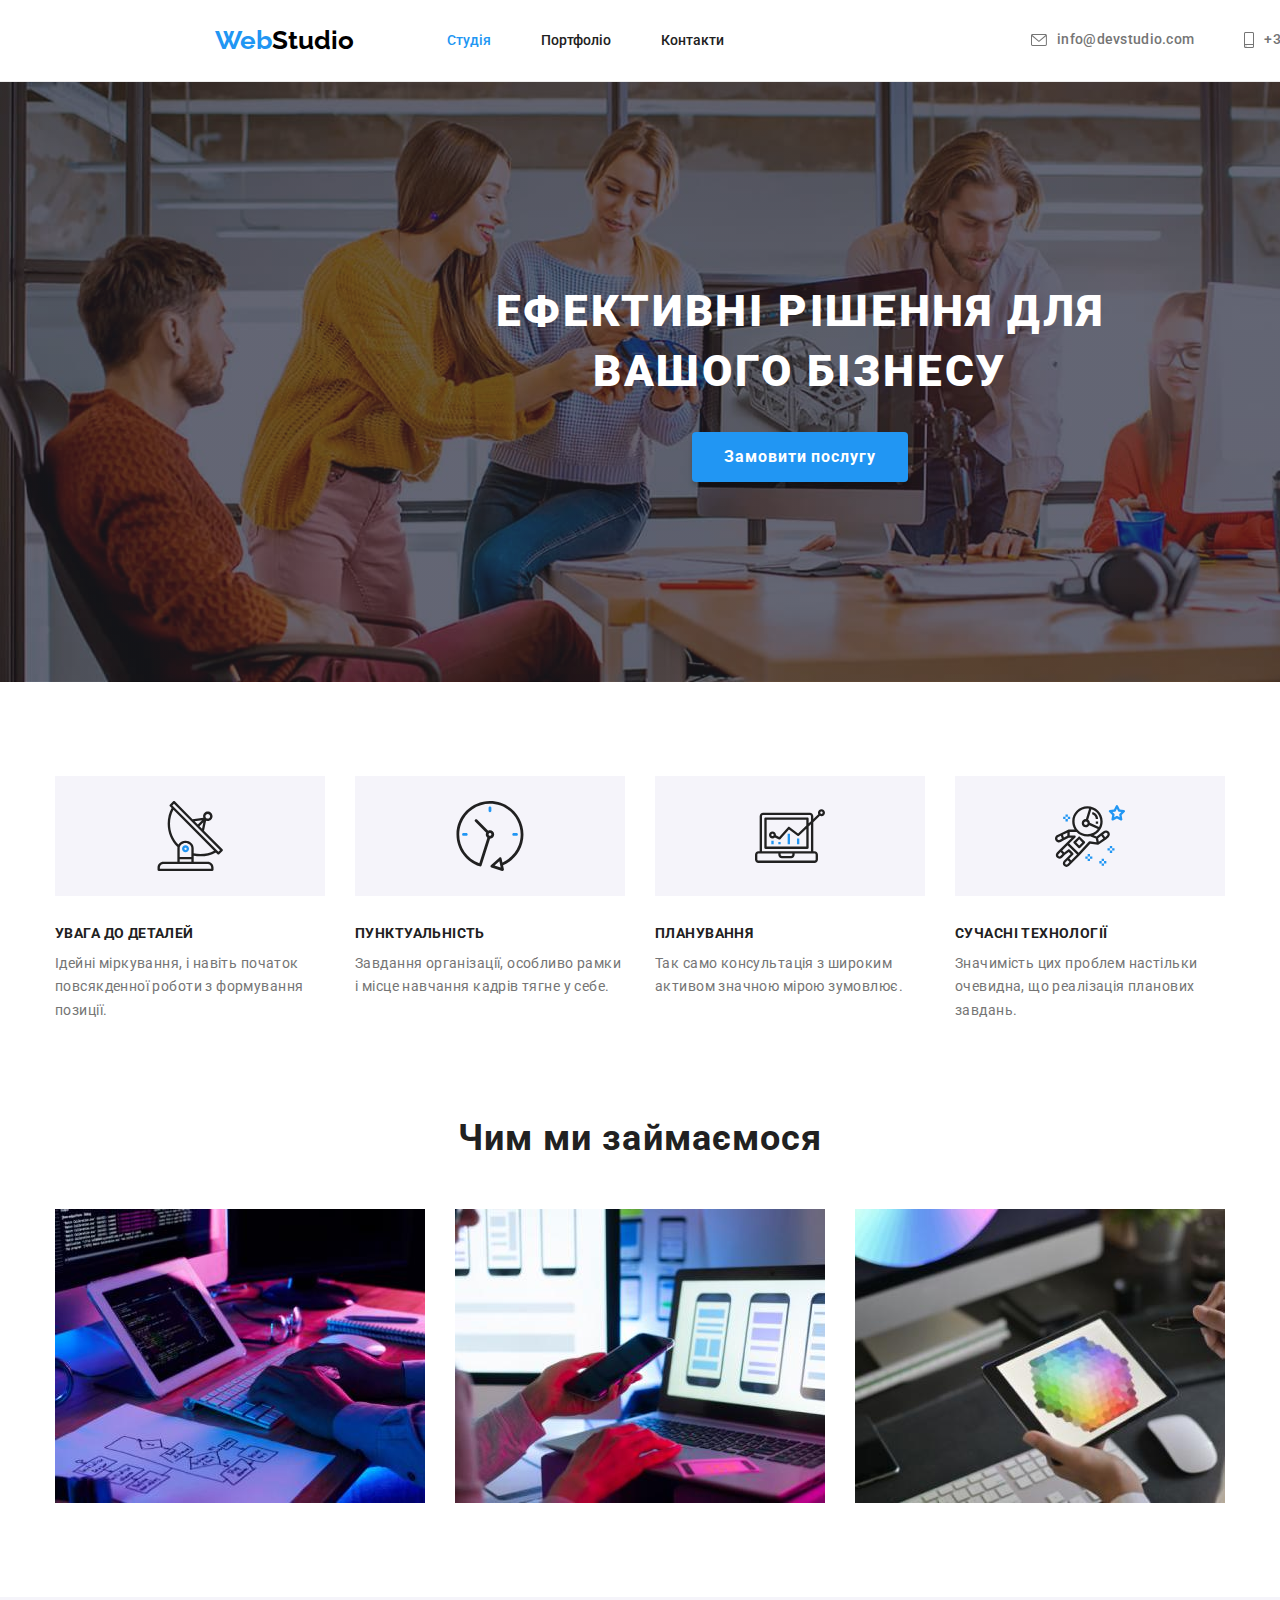
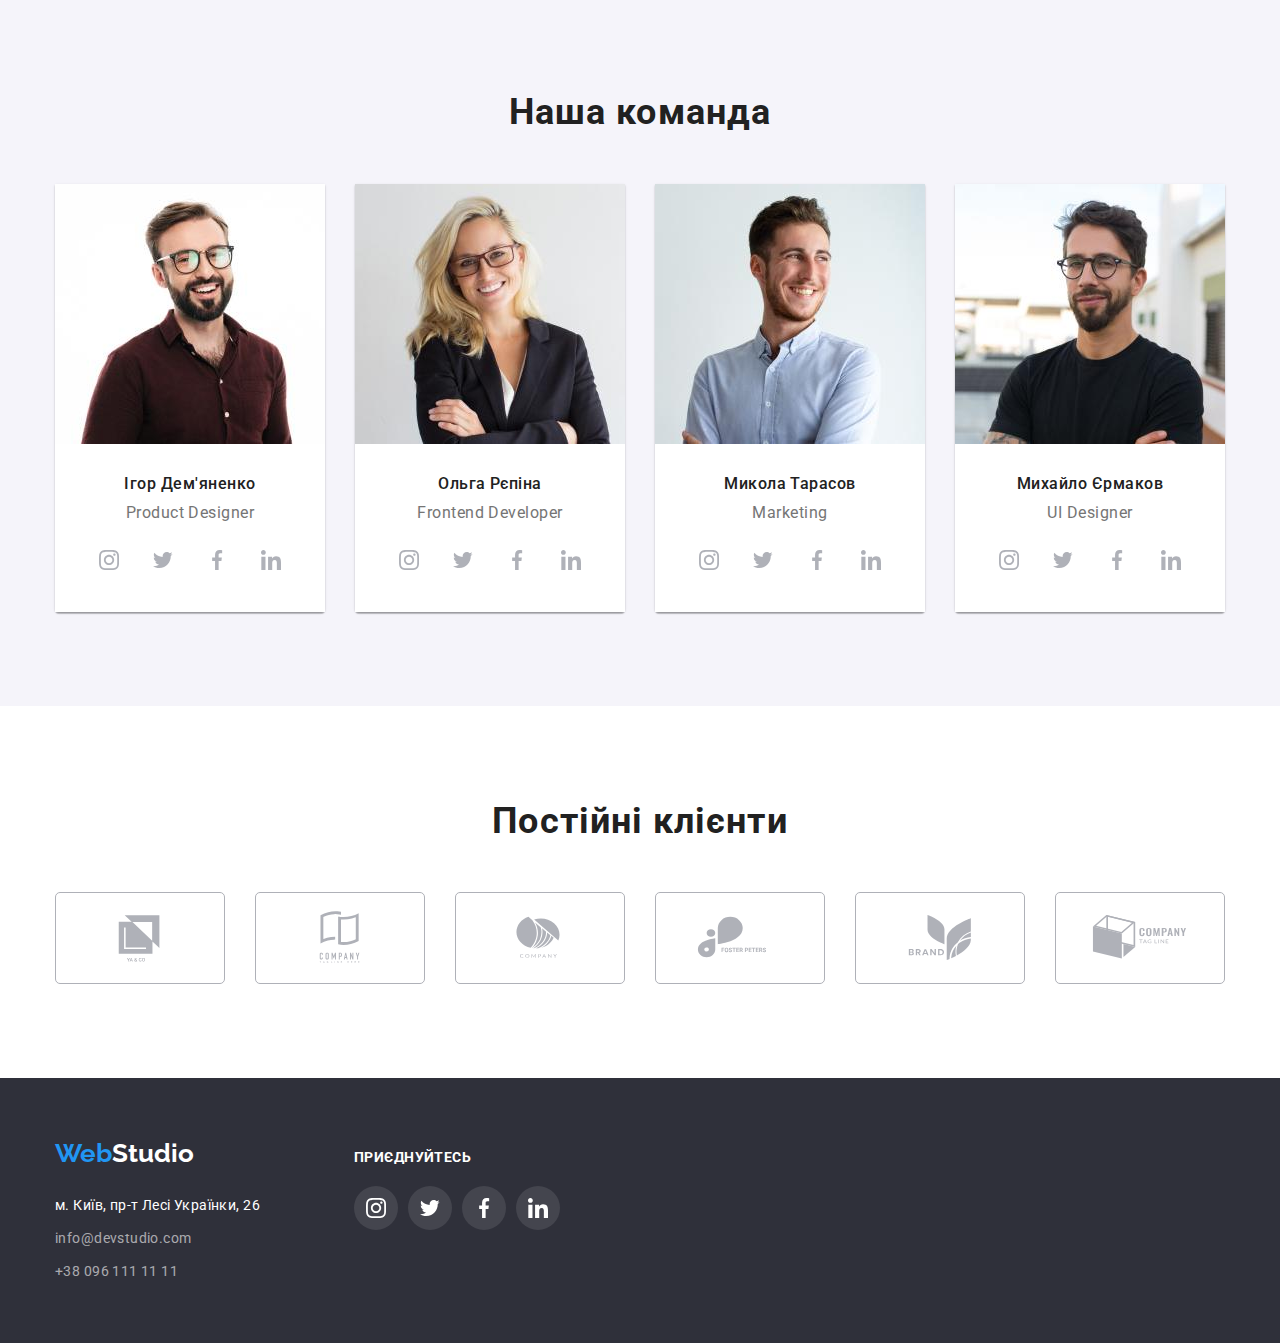
==== index.html @ 1d79c6f4 "Initial commit" ====
<!DOCTYPE html>
<html lang="uk">
  <head>
    <meta charset="utf-8" />
    <meta http-equiv="X-UA-Compatible" content="IE=edge" />
    <meta name="viewport" content="width=device-width, initial-scale=1" />
    <title>Студія</title>
    <link
      href="https://fonts.googleapis.com/css2?family=Raleway:wght@700&family=Roboto:wght@400;500;700;900&display=swap"
      rel="stylesheet"
    />
    <link
      rel="stylesheet"
      href="https://cdnjs.cloudflare.com/ajax/libs/modern-normalize/1.1.0/modern-normalize.min.css"
    />
    <link href="./css/styles.css" rel="stylesheet" />
  </head>
  <body>
    <header class="header">
      <div class="container">
        <a href="./index.html" class="logo link" lang="en" title="Cтудія">
          <span class="logo-web">Web</span><span>Studio</span>
        </a>
        <nav>
          <ul class="sitenav list">
            <li class="item">
              <a href="./index.html" class="current link">Студія</a>
            </li>
            <li class="item">
              <a href="./portfolio.html" class="link">Портфоліо</a>
            </li>
            <li class="item"><a href="#cont" class="link">Контакти</a></li>
          </ul>
        </nav>

        <ul class="contacts list">
          <li class="item">
            <a href="mailto:info@devstudio.com" class="header-cont link">
              <svg class="icon-envelope" width="16" height="12">
                <use href="./images/icons.svg#icon-envelope"></use>
              </svg>
              info@devstudio.com</a
            >
          </li>
          <li class="item">
            <a href="tel:+380961111111" class="header-cont link">
              <svg class="icon-smartphone" width="10" height="16">
                <use href="./images/icons.svg#icon-smartphone"></use>
              </svg>
              +38 096 111 11 11</a
            >
          </li>
        </ul>
      </div>
    </header>
    <main>
      <section class="hero">
        <div class="container">
          <h1 class="hero-post">
            Ефективні рішення для <br />
            вашого бізнесу
          </h1>
          <button class="hero-button btn" type="button">
            Замовити послугу
          </button>
        </div>
      </section>
      <section class="section">
        <div class="container specialty-wrap">
          <h2 class="section-title hide">Особливості</h2>
          <ul class="specialty-list list">
            <li class="specialty-item item">
              <div class="icon-wrapper">
                <svg class="specialty-icon icon" width="70" height="70">
                  <use href="./images/icons.svg#icon-antenna"></use>
                </svg>
              </div>
              <h3 class="specialty-post poststyle">УВАГА ДО ДЕТАЛЕЙ</h3>
              <p class="specialty-text textstyle">
                Ідейні міркування, і навіть початок повсякденної роботи з
                формування позиції.
              </p>
            </li>
            <li class="item">
              <div class="icon-wrapper">
                <svg class="specialty-icon icon" width="70" height="70">
                  <use href="./images/icons.svg#icon-clock"></use>
                </svg>
              </div>
              <h3 class="specialty-post poststyle">ПУНКТУАЛЬНІСТЬ</h3>
              <p class="specialty-text textstyle">
                Завдання організації, особливо рамки і місце навчання кадрів
                тягне у себе.
              </p>
            </li>
            <li class="item">
              <div class="icon-wrapper">
                <svg class="specialty-icon icon" width="70" height="70">
                  <use href="./images/icons.svg#icon-diagram"></use>
                </svg>
              </div>
              <h3 class="specialty-post poststyle">ПЛАНУВАННЯ</h3>
              <p class="specialty-text textstyle">
                Так само консультація з широким активом значною мірою зумовлює.
              </p>
            </li>
            <li class="item">
              <div class="icon-wrapper">
                <svg class="specialty-icon icon" width="70" height="70">
                  <use href="./images/icons.svg#icon-astronaut"></use>
                </svg>
              </div>
              <h3 class="specialty-post poststyle">СУЧАСНІ ТЕХНОЛОГІЇ</h3>
              <p class="specialty-text textstyle">
                Значимість цих проблем настільки очевидна, що реалізація
                планових завдань.
              </p>
            </li>
          </ul>
        </div>
      </section>
      <section class="section services">
        <div class="container">
          <h2 class="section-title">Чим ми займаємося</h2>
          <ul class="service-list list">
            <li class="item">
              <img
                src="./images/1-web.jpg"
                alt="Верстка веб-сторінок. Програміст пише код для веб-сайту"
                width="370"
              />
            </li>
            <li class="item">
              <img
                src="./images/2-soft.jpg"
                alt="Розробка додатків. Дизайнер розробляє інтерфейс додатку"
                width="370"
              />
            </li>

            <li class="item">
              <img
                src="./images/3-color.jpg"
                alt="Дизайнерські послуги. Креативний дизайнер підбирає колір на графічному планшеті"
                width="370"
              />
            </li>
          </ul>
        </div>
      </section>
      <section class="section our-team">
        <div class="container">
          <h2 class="section-title">Наша команда</h2>
          <ul class="team-list list">
            <li class="team-item item">
              <img src="./images/igor.jpg" alt="Ігор Дем'яненко" />
              <div class="team-card">
                <h3 class="team-post poststyle">Ігор Дем'яненко</h3>
                <p class="team-text textstyle">Product Designer</p>
                <ul class="team-card-soc-list list">
                  <li class="team-link-item item">
                    <a href="#" class="link soc-link">
                      <svg class="soc-icon icon" width="20" height="20">
                        <use href="./images/icons.svg#icon-instagram"></use>
                      </svg>
                    </a>
                  </li>
                  <li class="team-link-item item">
                    <a href="#" class="link soc-link">
                      <svg class="soc-icon icon" width="20" height="20">
                        <use href="./images/icons.svg#icon-twitter"></use>
                      </svg>
                    </a>
                  </li>
                  <li class="team-link-item item">
                    <a href="#" class="link soc-link">
                      <svg class="soc-icon icon" width="20" height="20">
                        <use href="./images/icons.svg#icon-facebook"></use>
                      </svg>
                    </a>
                  </li>
                  <li class="team-link-item item">
                    <a href="#" class="link soc-link">
                      <svg class="soc-icon icon" width="20" height="20">
                        <use href="./images/icons.svg#icon-linkedin"></use>
                      </svg>
                    </a>
                  </li>
                </ul>
              </div>
            </li>
            <li class="team-item item">
              <img src="./images/olga.jpg" alt="Ольга Рєпіна" />
              <div class="team-card">
                <h3 class="team-post poststyle">Ольга Рєпіна</h3>
                <p class="team-text textstyle">Frontend Developer</p>
                <ul class="team-card-soc-list list">
                  <li class="team-link-item item">
                    <a href="#" class="link soc-link">
                      <svg class="soc-icon icon" width="20" height="20">
                        <use href="./images/icons.svg#icon-instagram"></use>
                      </svg>
                    </a>
                  </li>
                  <li class="team-link-item item">
                    <a href="#" class="link soc-link">
                      <svg class="soc-icon icon" width="20" height="20">
                        <use href="./images/icons.svg#icon-twitter"></use>
                      </svg>
                    </a>
                  </li>
                  <li class="team-link-item item">
                    <a href="#" class="link soc-link">
                      <svg class="soc-icon icon" width="20" height="20">
                        <use href="./images/icons.svg#icon-facebook"></use>
                      </svg>
                    </a>
                  </li>
                  <li class="team-link-item item">
                    <a href="#" class="link soc-link">
                      <svg class="soc-icon icon" width="20" height="20">
                        <use href="./images/icons.svg#icon-linkedin"></use>
                      </svg>
                    </a>
                  </li>
                </ul>
              </div>
            </li>
            <li class="team-item item">
              <img src="./images/mykola.jpg" alt="Микола Тарасов" />
              <div class="team-card">
                <h3 class="team-post poststyle">Микола Тарасов</h3>
                <p class="team-text textstyle">Marketing</p>
                <ul class="team-card-soc-list list">
                  <li class="team-link-item item">
                    <a href="#" class="link soc-link">
                      <svg class="soc-icon icon" width="20" height="20">
                        <use href="./images/icons.svg#icon-instagram"></use>
                      </svg>
                    </a>
                  </li>
                  <li class="team-link-item item">
                    <a href="#" class="link soc-link">
                      <svg class="soc-icon icon" width="20" height="20">
                        <use href="./images/icons.svg#icon-twitter"></use>
                      </svg>
                    </a>
                  </li>
                  <li class="team-link-item item">
                    <a href="#" class="link soc-link">
                      <svg class="soc-icon icon" width="20" height="20">
                        <use href="./images/icons.svg#icon-facebook"></use>
                      </svg>
                    </a>
                  </li>
                  <li class="team-link-item item">
                    <a href="#" class="link soc-link">
                      <svg class="soc-icon icon" width="20" height="20">
                        <use href="./images/icons.svg#icon-linkedin"></use>
                      </svg>
                    </a>
                  </li>
                </ul>
              </div>
            </li>
            <li class="team-item item">
              <img src="./images/mykhailo.jpg" alt="Михайло Єрмаков" />
              <div class="team-card">
                <h3 class="team-post poststyle">Михайло Єрмаков</h3>
                <p class="team-text textstyle">UI Designer</p>
                <ul class="team-card-soc-list list">
                  <li class="team-link-item item">
                    <a href="#" class="link soc-link">
                      <svg class="soc-icon icon" width="20" height="20">
                        <use href="./images/icons.svg#icon-instagram"></use>
                      </svg>
                    </a>
                  </li>
                  <li class="team-link-item item">
                    <a href="#" class="link soc-link">
                      <svg class="soc-icon icon" width="20" height="20">
                        <use href="./images/icons.svg#icon-twitter"></use>
                      </svg>
                    </a>
                  </li>
                  <li class="team-link-item item">
                    <a href="#" class="link soc-link">
                      <svg class="soc-icon icon" width="20" height="20">
                        <use href="./images/icons.svg#icon-facebook"></use>
                      </svg>
                    </a>
                  </li>
                  <li class="team-link-item item">
                    <a href="#" class="link soc-link">
                      <svg class="soc-icon icon" width="20" height="20">
                        <use href="./images/icons.svg#icon-linkedin"></use>
                      </svg>
                    </a>
                  </li>
                </ul>
              </div>
            </li>
          </ul>
        </div>
      </section>
      <section class="section clients">
        <div class="container">
          <h2 class="section-title">Постійні клієнти</h2>
          <ul class="clients-list list">
            <li class="clients-list-item item">
              <a href="#" class="link client-link">
                <svg class="client-icon icon" width="106" height="60">
                  <use href="./images/icons.svg#icon-client1"></use>
                </svg>
              </a>
            </li>
            <li class="clients-list-item item">
              <a href="#" class="link client-link">
                <svg class="client-icon icon" width="106" height="60">
                  <use href="./images/icons.svg#icon-client2"></use>
                </svg>
              </a>
            </li>
            <li class="clients-list-item item">
              <a href="#" class="link client-link">
                <svg class="client-icon icon" width="106" height="60">
                  <use href="./images/icons.svg#icon-client3"></use>
                </svg>
              </a>
            </li>
            <li class="clients-list-item item">
              <a href="#" class="link client-link">
                <svg class="client-icon icon" width="106" height="60">
                  <use href="./images/icons.svg#icon-client4"></use>
                </svg>
              </a>
            </li>
            <li class="clients-list-item item">
              <a href="#" class="link client-link">
                <svg class="client-icon icon" width="106" height="60">
                  <use href="./images/icons.svg#icon-client5"></use>
                </svg>
              </a>
            </li>
            <li class="clients-list-item item">
              <a href="#" class="link client-link">
                <svg class="client-icon icon" width="106" height="60">
                  <use href="./images/icons.svg#icon-client6"></use>
                </svg>
              </a>
            </li>
          </ul>
        </div>
      </section>
    </main>
    <footer class="footer">
      <div class="container footer-content">
        <div class="adress-wrapper">
          <a href="./index.html" class="logo link" title="Cтудія"
            ><span class="logo-web">Web</span
            ><span class="logo-studio">Studio</span></a
          >
          <address class="contact">
            <ul class="adress list">
              <li class="item">
                <a
                  href="https://goo.gl/maps/tANwrw668av1KkJdA"
                  target="_blank"
                  rel="noopener noreferrer"
                  class="link map"
                  >м. Київ, пр-т Лесі Українки, 26</a
                >
              </li>
              <li class="item">
                <a href="mailto:info@devstudio.com" class="link"
                  >info@devstudio.com</a
                >
              </li>
              <li class="item">
                <a href="tel:+380961111111" class="link">+38 096 111 11 11</a>
              </li>
            </ul>
          </address>
        </div>
        <div class="footer-soc-wrapper">
          <strong class="footer-connect title">приєднуйтесь</strong>
          <ul class="footer-soc-list list">
            <li class="footer-soc-item item">
              <a href="#" class="link footer-soc-link">
                <svg class="footer-soc-icon icon" width="20" height="20">
                  <use href="./images/icons.svg#icon-instagram"></use>
                </svg>
              </a>
            </li>
            <li class="team-link-item item">
              <a href="#" class="link footer-soc-link">
                <svg class="footer-soc-icon icon" width="20" height="20">
                  <use href="./images/icons.svg#icon-twitter"></use>
                </svg>
              </a>
            </li>
            <li class="team-link-item item">
              <a href="#" class="link footer-soc-link">
                <svg class="footer-soc-icon icon" width="20" height="20">
                  <use href="./images/icons.svg#icon-facebook"></use>
                </svg>
              </a>
            </li>
            <li class="team-link-item item">
              <a href="#" class="link footer-soc-link">
                <svg class="footer-soc-icon icon" width="20" height="20">
                  <use href="./images/icons.svg#icon-linkedin"></use>
                </svg>
              </a>
            </li>
          </ul>
        </div>
      </div>
    </footer>
  </body>
</html>
---- css/styles.css ----
/* колір логотипу #2196F3 #000000 */
/* основний колір тексту #212121 */
/* додатковий колір тексту #757575 */
/* колір почта та телефон #757575 */
/* колір тексту секції "Hero" #FFFFFF */
/* акцентуючий колір #2196F3 */
/* колір секції адреси color: rgba(255, 255, 255, 0.6); */
/* колір іконок: #AFB1B8 */

:root {
  --main-color: #2196f3;
  --main-text-color: #212121;
  --secondary-text-color: #757575;
  --button-text-color: #ffffff;
  --contacts-color: rgba(255, 255, 255, 0.6);
  --main-font-family: "Roboto", sans-serif;
  --item-grid-gap: 30px;
  --header-items-gap: 50px;
  --svg-main-color: #afb1b8;
}

* {
  box-sizing: border-box;
}

h1,
h2,
h3,
p,
ul {
  padding: 0;
  margin: 0;
}

body {
  color: #212121;
  background-color: #ffffff;
  font-family: var(--main-font-family);
}

img {
  display: block;
  max-width: 100%;
}

.hide {
  border: 0;
  clip: rect(1px, 1px, 1px, 1px);
  -webkit-clip-path: inset(50%);
  clip-path: inset(50%);
  height: 1px;
  margin: -1px;
  overflow: hidden;
  padding: 0;
  position: absolute;
  width: 1px;
  word-wrap: normal !important;
}

.section {
  padding-top: 94px;
  padding-bottom: 94px;
}

.container {
  display: flex;
  width: 1200px;
  margin-left: auto;
  margin-right: auto;
  padding-left: 15px;
  padding-right: 15px;
}

.item {
  display: block;
}

.btn {
  cursor: pointer;
}

.section-title {
  color: var(--main-text-color);
  font-size: 36px;
  line-height: 1.17;
  letter-spacing: 0.03em;
  margin-bottom: 50px;
  text-align: center;
}

.list {
  list-style: none;
}

.link {
  color: var(--main-text-color);
  text-decoration: none;
}

/* Шапка сайту */
.header {
  border-bottom: 1px solid #ececec;
  width: 1600px;
  margin-left: auto;
  margin-right: auto;
}

/* Логотип */

.logo {
  color: #000000;
  font-family: "Raleway";
  font-weight: 700;
  font-size: 26px;
  line-height: 1.19;
  padding-top: 25px;
  padding-bottom: 25px;
}

.logo-web {
  color: #2196f3;
}

/* Навігація сайту */
.header .container {
  align-items: center;
}

.sitenav {
  color: var(--main-text-color);
  font-weight: 500;
  font-size: 14px;
  display: flex;
  margin-left: 93px;
  gap: 50px;
}

.sitenav .link:hover,
.sitenav .link:focus {
  color: var(--main-color);
}

.current {
  color: var(--main-color);
}

.sitenav .link {
  padding-top: 25px;
  padding-bottom: 25px;
}

.contacts {
  display: flex;
  align-items: center;
  margin-left: auto;
  gap: 50px;
}

.contacts .item {
  display: block;
}

.contacts .item:hover,
.contacts .item:focus {
  fill: var(--main-color);
  color: var(--main-color);
}

.icon-envelope {
  margin-right: 10px;
  fill: currentColor;
}

.icon-smartphone {
  margin-right: 10px;
  fill: currentColor;
}

.header-cont {
  display: flex;
  align-items: center;
}

.header-cont:hover,
.header-cont:focus {
  color: var(--main-color);
}

/* Футер */
.footer {
  background-color: #2f303a;
  padding-top: 60px;
  padding-bottom: 60px;
}

.footer-content {
  flex-direction: column;
}

.footer-content > .logo {
  margin-top: 0;
  margin-bottom: 20px;
  padding-top: 0px;
  padding-bottom: 0px;
}

.logo {
  color: #000000;
  font-family: "Raleway";
  font-weight: 700;
  font-size: 26px;
  line-height: 1.19;
  padding-top: 25px;
  padding-bottom: 25px;
  display: flex;
}

.adress {
  display: flex;
  flex-direction: column;
}

.adress > .item:not(:last-child) {
  margin-bottom: 9px;
}

/* Контакти */
.contacts .link {
  color: var(--secondary-text-color);
  font-weight: 500;
  font-size: 14px;
  line-height: 1.14;
  letter-spacing: 0.02em;
}
.contacts .link:hover,
.contacts .link:focus {
  color: var(--main-color);
}

/* Секція "Hero" */
.hero {
  width: 1600px;
  background-color: #c4c4c4;
  background-image: linear-gradient(
      to right,
      rgba(47, 48, 58, 0.4),
      rgba(47, 48, 58, 0.4)
    ),
    url(../images/herobg.jpg);
  background-size: cover;
  background-position: center;
  background-repeat: no-repeat;
  text-align: center;
  margin-left: auto;
  margin-right: auto;
  padding-top: 200px;
  padding-bottom: 200px;
  display: block;
}

.hero .container {
  flex-direction: column;
  justify-content: center;
  align-items: center;
}

.hero-post {
  color: var(--button-text-color);
  font-weight: 900;
  font-size: 44px;
  line-height: 1.36;
  letter-spacing: 0.06em;
  text-transform: uppercase;
  margin-bottom: 30px;
}

.hero-button {
  color: var(--button-text-color);
  background-color: var(--main-color);
  font-family: inherit;
  font-weight: 700;
  font-size: 16px;
  line-height: 1.87;
  letter-spacing: 0.06em;
  padding: 0;
  margin: 0;

  min-width: 216px;
  height: 50px;
  border-radius: 4px;
  border: 0px;
  box-shadow: 0px 4px 4px rgba(0, 0, 0, 0.15);
}

.hero-button:hover,
.hero-button:focus {
  background-color: #188ce8;
}

/* Секція особливості */
.specialty-wrap {
  justify-content: baseline;
}

.specialty-post {
  font-size: 14px;
  line-height: 1.14;
  letter-spacing: 0.03em;
  text-transform: uppercase;
  margin-bottom: 10px;
}
.specialty-text {
  color: var(--secondary-text-color);
  font-size: 14px;
  line-height: 1.71;
  letter-spacing: 0.03em;
}

.specialty-list {
  display: flex;
  gap: 30px;
  align-items: baseline;
}
.specialty-item {
  display: block;
}
.icon-wrapper {
  display: flex;
  width: 270px;
  height: 120px;
  margin-bottom: 30px;
  background-color: #f5f4fa;
  flex-direction: column;
  align-items: center;
  justify-content: center;
}

.specialty-icon {
  background-repeat: no-repeat;
}

/* Секція послуги */

.services {
  padding-top: 0;
}

.services > .container {
  flex-direction: column;
}

.service-list {
  margin-top: calc(-1 * var(--item-grid-gap));
  margin-left: calc(-1 * var(--item-grid-gap));
  display: inline-flex;
}

.service-list > .item {
  /* width: max-content; */
  width: 370px;
  flex-basis: calc(100% / 3 - var(--item-grid-gap));
  margin-top: var(--item-grid-gap);
  margin-left: var(--item-grid-gap);
}

/* Секція наша команда */
.our-team {
  background-color: #f5f4fa;
}

.our-team > .container {
  flex-direction: column;
}

.team-post {
  color: var(--main-text-color);
  font-weight: 500;
  font-size: 16px;
  line-height: 1.19;
  letter-spacing: 0.03em;
  margin-bottom: 10px;
}

.team-text {
  color: var(--secondary-text-color);
  font-size: 16px;
  line-height: 1.19;
  letter-spacing: 0.03em;
  margin-bottom: 16px;
}

.team-list {
  gap: 30px;
  display: flex;
}

.team-link-item {
  width: 44px;
  height: 44px;
  display: flex;
  align-items: center;
  justify-content: center;
}

.team-card {
  background-color: #ffffff;
  padding-top: 30px;
  padding-bottom: 30px;
}

.team-list > .item {
  text-align: center;
  border-radius: 0px 0px 4px 4px;
  box-shadow: 0px 1px 3px rgba(0, 0, 0, 0.12), 0px 1px 1px rgba(0, 0, 0, 0.14),
    0px 2px 1px rgba(0, 0, 0, 0.2);
}

.team-card-soc-list {
  display: flex;
  gap: 10px;
  justify-content: center;
}

.team-card-soc {
  display: flex;
  gap: 10px;
}

.soc-icon {
  display: flex;
  fill: var(--svg-main-color);
}

.soc-link {
  display: flex;
  width: 100%;
  height: 100%;
  border-radius: 50%;
  background-color: #ffffff;
  justify-content: center;
  align-items: center;
}

.soc-link:hover,
.soc-link:focus {
  fill: var(--button-text-color);
  background-color: var(--main-color);
}

.soc-link:hover .soc-icon,
.soc-link:focus .soc-icon {
  fill: #ffffff;
}

/* Постійні клієнти */

.clients .container {
  flex-direction: column;
}

.clients-list {
  display: flex;
  gap: 30px;
  justify-content: center;
}

.clients-list-item {
  width: 170px;
  height: 92px;
  background-color: #ffffff;
  /* padding: 16px 32px; */
  border: 1px solid var(--svg-main-color);
  border-radius: 5px;
}

.client-link {
  width: 100%;
  height: 100%;
  display: flex;
  align-items: center;
  justify-content: center;
}

.client-link:hover,
.client-link:focus {
  border: 1px solid var(--main-color);
}

.client-link:hover .client-icon,
.client-link:focus .client-icon {
  fill: var(--main-color);
}

.client-icon {
  display: block;
  fill: var(--svg-main-color);
}

/* Футер сторінки */
.footer-content {
  display: flex;
  flex-direction: row;
  gap: 94px;
  align-items: baseline;
}

.adress-wrapper > .logo {
  padding-top: 0;
}

.contact {
  font-style: normal;
  text-decoration: none;
}
.logo-studio {
  color: #ffffff;
}
.adress .link {
  color: var(--contacts-color);
  font-weight: 400;
  font-size: 14px;
  line-height: 1.71;
  letter-spacing: 0.03em;
}

.adress .map {
  color: var(--button-text-color);
}

.footer-soc-wrapper {
  display: flex;
  text-align: start;
  flex-direction: column;
}

.footer-connect {
  font-family: "Roboto";
  font-style: normal;
  font-weight: 700;
  font-size: 14px;
  line-height: 1.14;
  letter-spacing: 0.03em;
  text-transform: uppercase;
  color: #ffffff;
  margin-bottom: 20px;
}

.footer-soc-list {
  display: flex;
  gap: 10px;
  padding: 0;
  margin: 0;
  justify-content: center;
  align-items: center;
}

.footer-soc-item {
  width: 44px;
  height: 44px;
  display: flex;
  align-items: center;
  justify-content: center;
}

.footer-soc-link {
  display: flex;
  width: 100%;
  height: 100%;
  border-radius: 50%;
  background-color: rgba(255, 255, 255, 0.1);
  align-items: center;
  justify-content: center;
}

.footer-soc-link:hover,
.footer-soc-link:focus {
  background-color: var(--main-color);
}

.footer-soc-icon {
  display: block;
  fill: #ffffff;
}

/* Сторінка портфоліо 
    Фільтри */
.filter {
  display: flex;
  align-items: center;
  justify-content: center;
  margin-bottom: 50px;
}

.filter .portfolio-button {
  color: var(--main-text-color);
  font-family: inherit;
  font-weight: 500;
  font-size: 16px;
  line-height: 1.62;
  letter-spacing: 0.03em;
  min-width: 73px;
  height: 38px;
  border-radius: 4px;
  border: 0px;
  padding: 6px 22px;
}

.filter > .item {
  display: block;
}

.filter > .item:not(:last-child) {
  margin-right: 8px;
}

.filter .portfolio-button:hover,
.filter .portfolio-button:focus {
  color: var(--button-text-color);
  background-color: var(--main-color);
  box-shadow: 0px 3px 1px rgba(0, 0, 0, 0.1), 0px 1px 2px rgba(0, 0, 0, 0.08),
    0px 2px 2px rgba(0, 0, 0, 0.12);
  border-radius: 4px;
}

/* Галерея портфоліо */
.filters > .container {
  flex-direction: column;
}

.portfolio {
  display: flex;
  flex-wrap: wrap;
  gap: 30px;
  /* margin-top: calc(-1 * var(--item-grid-gap));
  margin-left: calc(-1 * var(--item-grid-gap)); */
}

.portfolio-link {
  display: block;
}

.portfolio-link:hover,
.portfolio-link:focus {
  box-shadow: 0px 1px 1px rgba(0, 0, 0, 0.12), 0px 4px 4px rgba(0, 0, 0, 0.06),
    1px 4px 6px rgba(0, 0, 0, 0.16);
}

.portfolio-post {
  color: var(--main-text-color);
  font-size: 18px;
  line-height: 2;
  letter-spacing: 0.06em;
  margin-bottom: 4px;
}

.portfolio-text {
  color: var(--secondary-text-color);
  font-size: 16px;
  line-height: 1.87;
  letter-spacing: 0.03em;
}

.portfolio-card {
  background-color: #ffffff;
  border: 1px solid #eeeeee;
  border-top: 0px;
  padding-left: 24px;
  padding-right: 24px;
  padding-top: 20px;
  padding-bottom: 20px;
}
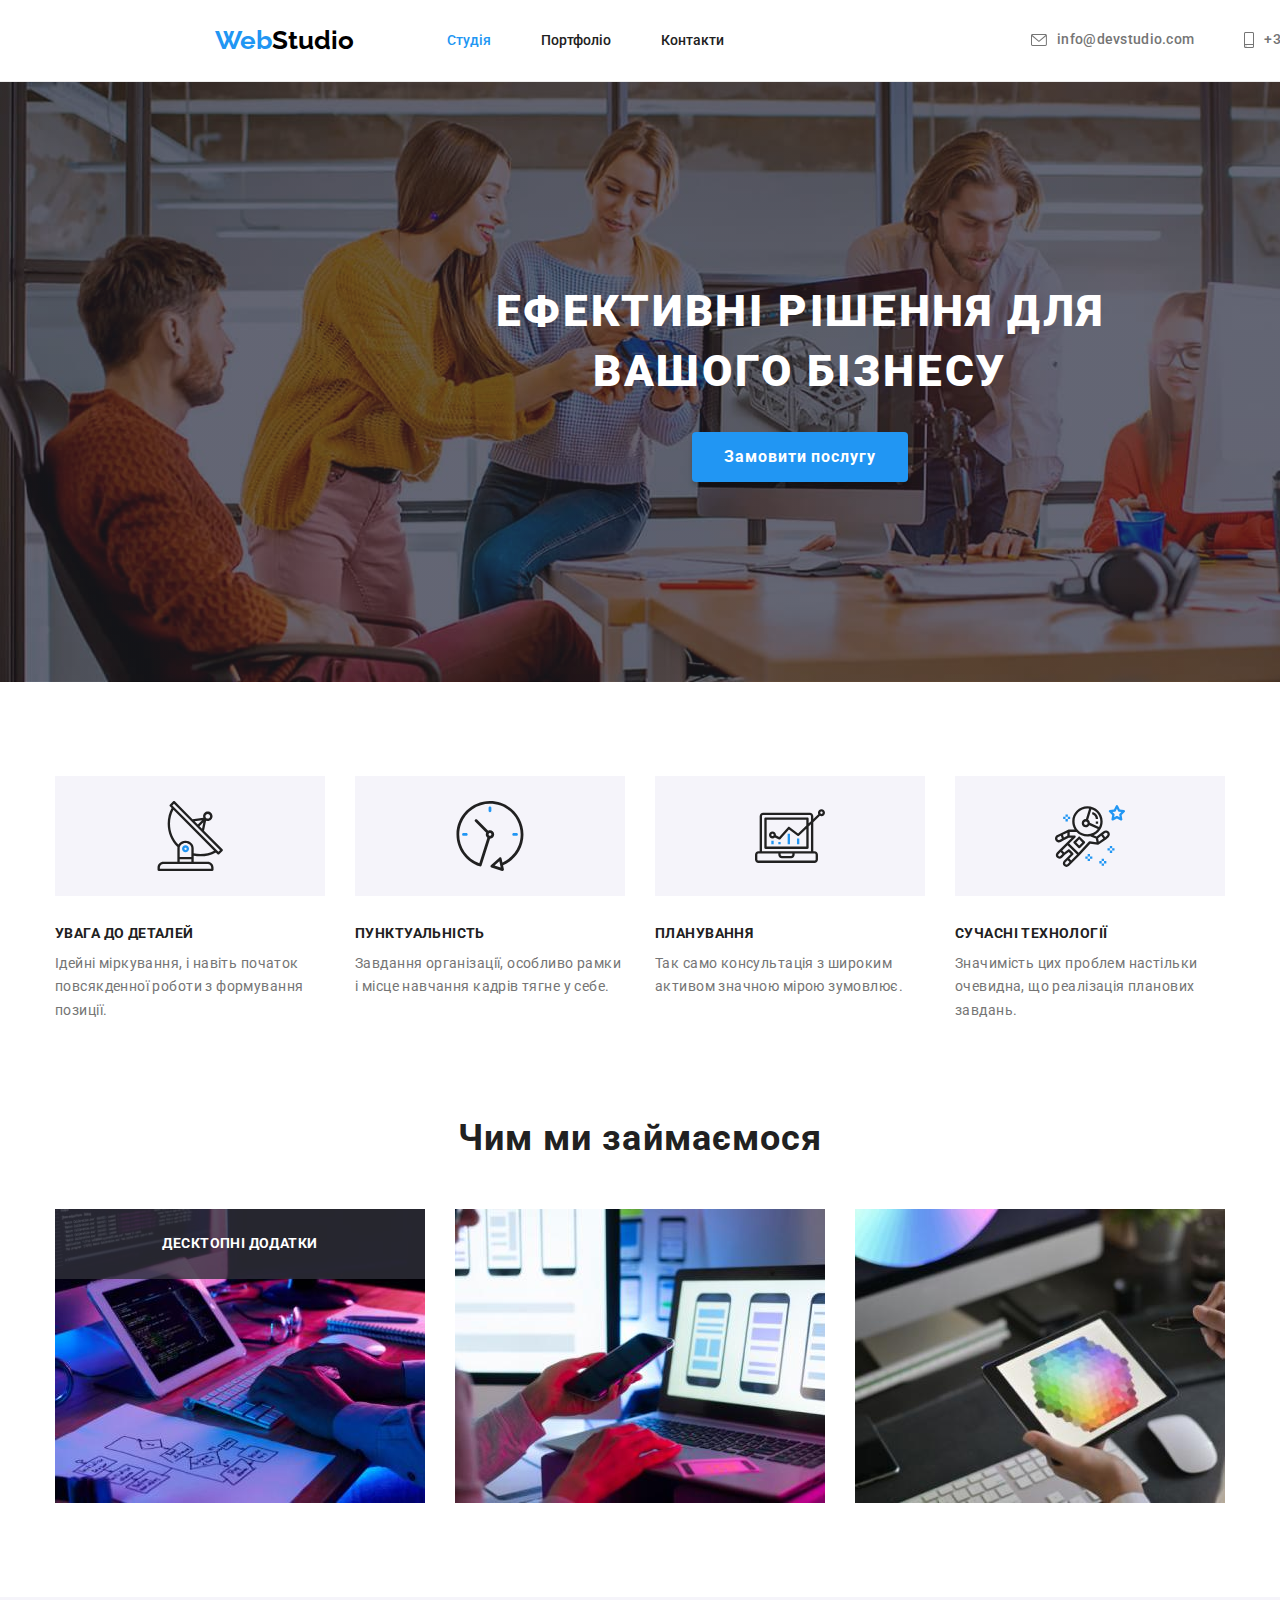
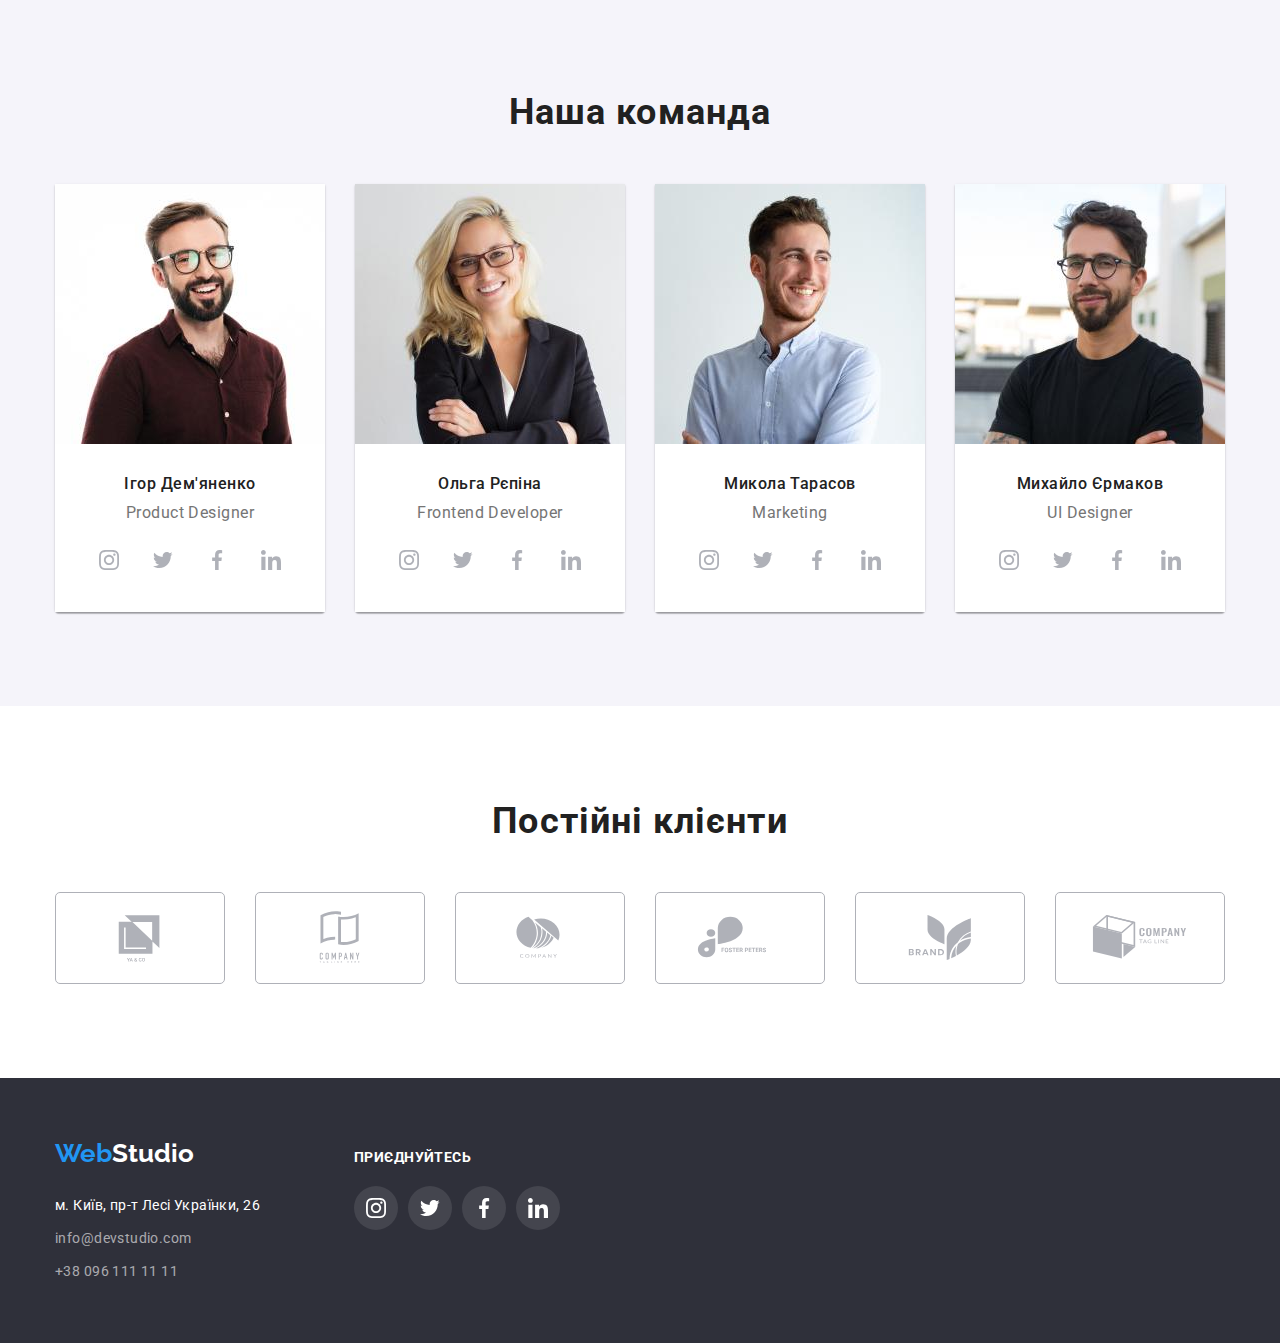
==== commit 9d609f79: "Modal Window ok" ====
--- a/index.html
+++ b/index.html
@@ -60,9 +60,19 @@
             Ефективні рішення для <br />
             вашого бізнесу
           </h1>
-          <button class="hero-button btn" type="button">
+          <button class="hero-button btn" type="button" data-modal-open="openModalBtn">
             Замовити послугу
           </button>
+          <div class="overlay is-hidden" data-modal="modal">
+            <div class="modal-window" data-modal="data-modal">
+              <a class="close-btn" href="#" data-modal-close="closeModalBtn">
+                <svg class="close-icon" width="18" height="18">
+                  <use href="./images/icons.svg#icon-close"></use>
+                </svg>
+              </a>
+              
+            </div>
+          </div>
         </div>
       </section>
       <section class="section">
@@ -124,11 +134,17 @@
           <h2 class="section-title">Чим ми займаємося</h2>
           <ul class="service-list list">
             <li class="item">
-              <img
+              <img 
+                class="service-img"
                 src="./images/1-web.jpg"
                 alt="Верстка веб-сторінок. Програміст пише код для веб-сайту"
                 width="370"
               />
+              <div class="item-title">
+                <p class="item-text">
+                  Десктопні додатки
+                </p>
+              </div>
             </li>
             <li class="item">
               <img
@@ -417,5 +433,6 @@
         </div>
       </div>
     </footer>
+    <script src="./js/modal.js"></script>
   </body>
 </html>
--- a/css/styles.css
+++ b/css/styles.css
@@ -97,6 +97,58 @@
   text-decoration: none;
 }
 
+/* Модальне вікно */
+
+.modal-window {
+  position: fixed;
+  top: 50%;
+  left: 50%;
+  transform: translate(-50%, -50%);
+  padding: 8px;
+  width: 528px;
+  height: 581px;
+  background: #ffffff;
+  box-shadow: 0px 1px 3px rgba(0, 0, 0, 0.12), 0px 1px 1px rgba(0, 0, 0, 0.14),
+    0px 2px 1px rgba(0, 0, 0, 0.2);
+  border-radius: 4px;
+}
+
+.close-btn {
+  position: absolute;
+  top: 8px;
+  right: 8px;
+  display: flex;
+  width: 30px;
+  height: 30px;
+  border: 1px solid rgba(0, 0, 0, 0.1);
+  border-radius: 50%;
+  align-items: center;
+  justify-content: center;
+  cursor: pointer;
+}
+
+.close-icon {
+  fill: #000000;
+  display: block;
+}
+
+.is-hidden {
+  visibility: hidden;
+  opacity: 0;
+  pointer-events: revert;
+  transform: scale(1);
+}
+
+.overlay {
+  position: fixed;
+  top: 0;
+  left: 0;
+  width: 100%;
+  height: 100%;
+  background: rgba(0, 0, 0, 0.2);
+  transition: 0.5s;
+}
+
 /* Шапка сайту */
 .header {
   border-bottom: 1px solid #ececec;
@@ -138,10 +190,15 @@
 .sitenav .link:hover,
 .sitenav .link:focus {
   color: var(--main-color);
+  transition: cubic-bezier(0.4, 0, 0.2, 1) 250ms;
 }
 
 .current {
   color: var(--main-color);
+}
+
+.current::after {
+  content: "";
 }
 
 .sitenav .link {
@@ -164,6 +221,7 @@
 .contacts .item:focus {
   fill: var(--main-color);
   color: var(--main-color);
+  transition: cubic-bezier(0.4, 0, 0.2, 1) 250ms;
 }
 
 .icon-envelope {
@@ -184,6 +242,7 @@
 .header-cont:hover,
 .header-cont:focus {
   color: var(--main-color);
+  transition: cubic-bezier(0.4, 0, 0.2, 1) 250ms;
 }
 
 /* Футер */
@@ -235,6 +294,7 @@
 .contacts .link:hover,
 .contacts .link:focus {
   color: var(--main-color);
+  transition: cubic-bezier(0.4, 0, 0.2, 1) 250ms;
 }
 
 /* Секція "Hero" */
@@ -295,6 +355,7 @@
 .hero-button:hover,
 .hero-button:focus {
   background-color: #188ce8;
+  transition: cubic-bezier(0.4, 0, 0.2, 1) 250ms;
 }
 
 /* Секція особливості */
@@ -357,12 +418,45 @@
 
 .service-list > .item {
   /* width: max-content; */
-  width: 370px;
+  width: 100%;
   flex-basis: calc(100% / 3 - var(--item-grid-gap));
   margin-top: var(--item-grid-gap);
   margin-left: var(--item-grid-gap);
 }
 
+.service-img {
+  display: flex;
+  height: 294px;
+  justify-content: last baseline;
+  position: absolute;
+  z-index: 10;
+}
+.item-title {
+  position: relative;
+  width: 100%;
+  /* height: 100%; */
+  /* bottom: 0;
+  right: 0; */
+
+  z-index: 11;
+  padding-top: 27px;
+  padding-bottom: 27px;
+  display: flex;
+  align-items: center;
+  justify-content: center;
+  background: rgba(47, 48, 58, 0.8);
+
+}
+
+.item-text {
+  font-weight: 700;
+  font-size: 14px;
+  line-height: 1.14;
+  text-align: center;
+  letter-spacing: 0.03em;
+  text-transform: uppercase;
+  color: #ffffff;
+}
 /* Секція наша команда */
 .our-team {
   background-color: #f5f4fa;
@@ -445,11 +539,13 @@
 .soc-link:focus {
   fill: var(--button-text-color);
   background-color: var(--main-color);
+  transition: cubic-bezier(0.4, 0, 0.2, 1) 250ms;
 }
 
 .soc-link:hover .soc-icon,
 .soc-link:focus .soc-icon {
   fill: #ffffff;
+  transition: cubic-bezier(0.4, 0, 0.2, 1) 250ms;
 }
 
 /* Постійні клієнти */
@@ -484,11 +580,13 @@
 .client-link:hover,
 .client-link:focus {
   border: 1px solid var(--main-color);
+  transition: cubic-bezier(0.4, 0, 0.2, 1) 250ms;
 }
 
 .client-link:hover .client-icon,
 .client-link:focus .client-icon {
   fill: var(--main-color);
+  transition: cubic-bezier(0.4, 0, 0.2, 1) 250ms;
 }
 
 .client-icon {
@@ -575,6 +673,7 @@
 .footer-soc-link:hover,
 .footer-soc-link:focus {
   background-color: var(--main-color);
+  transition: cubic-bezier(0.4, 0, 0.2, 1) 250ms;
 }
 
 .footer-soc-icon {
@@ -620,6 +719,7 @@
   box-shadow: 0px 3px 1px rgba(0, 0, 0, 0.1), 0px 1px 2px rgba(0, 0, 0, 0.08),
     0px 2px 2px rgba(0, 0, 0, 0.12);
   border-radius: 4px;
+  transition: cubic-bezier(0.4, 0, 0.2, 1) 250ms;
 }
 
 /* Галерея портфоліо */
@@ -643,6 +743,7 @@
 .portfolio-link:focus {
   box-shadow: 0px 1px 1px rgba(0, 0, 0, 0.12), 0px 4px 4px rgba(0, 0, 0, 0.06),
     1px 4px 6px rgba(0, 0, 0, 0.16);
+  transition: cubic-bezier(0.4, 0, 0.2, 1) 250ms;
 }
 
 .portfolio-post {
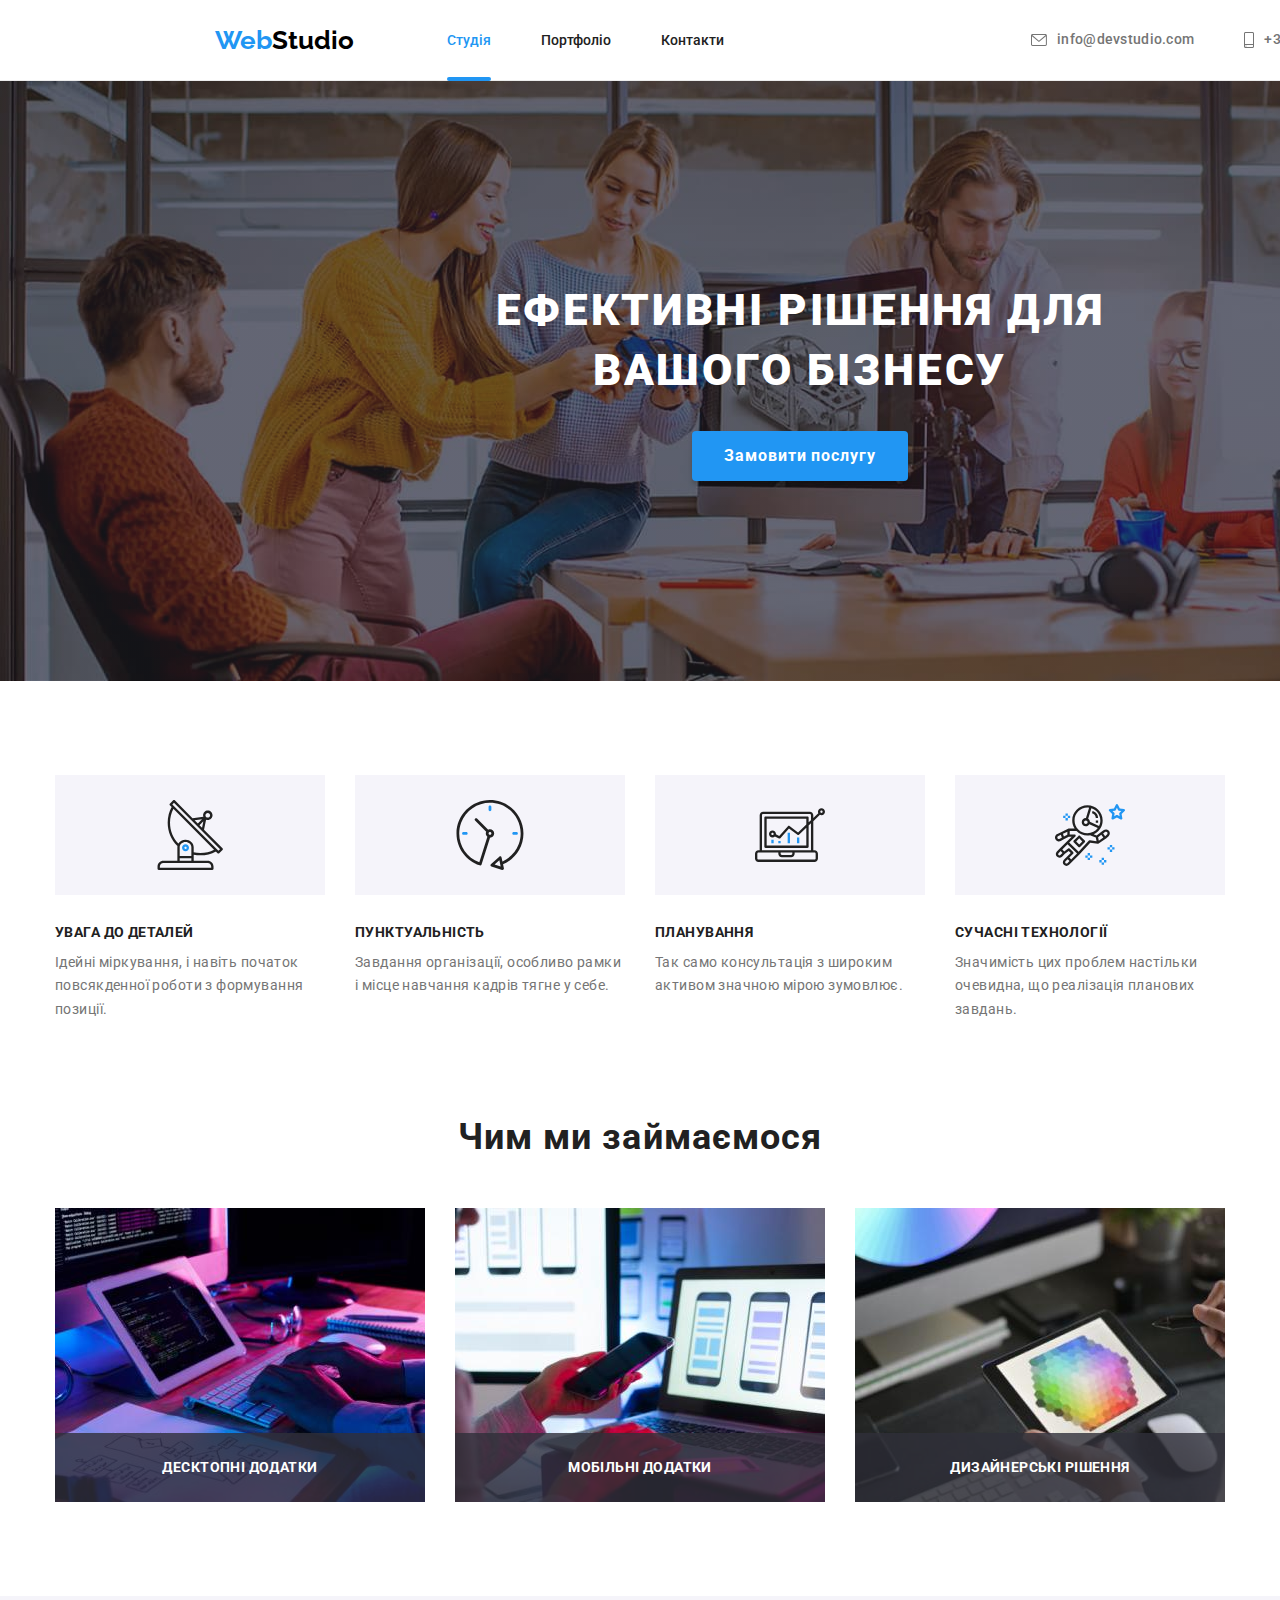
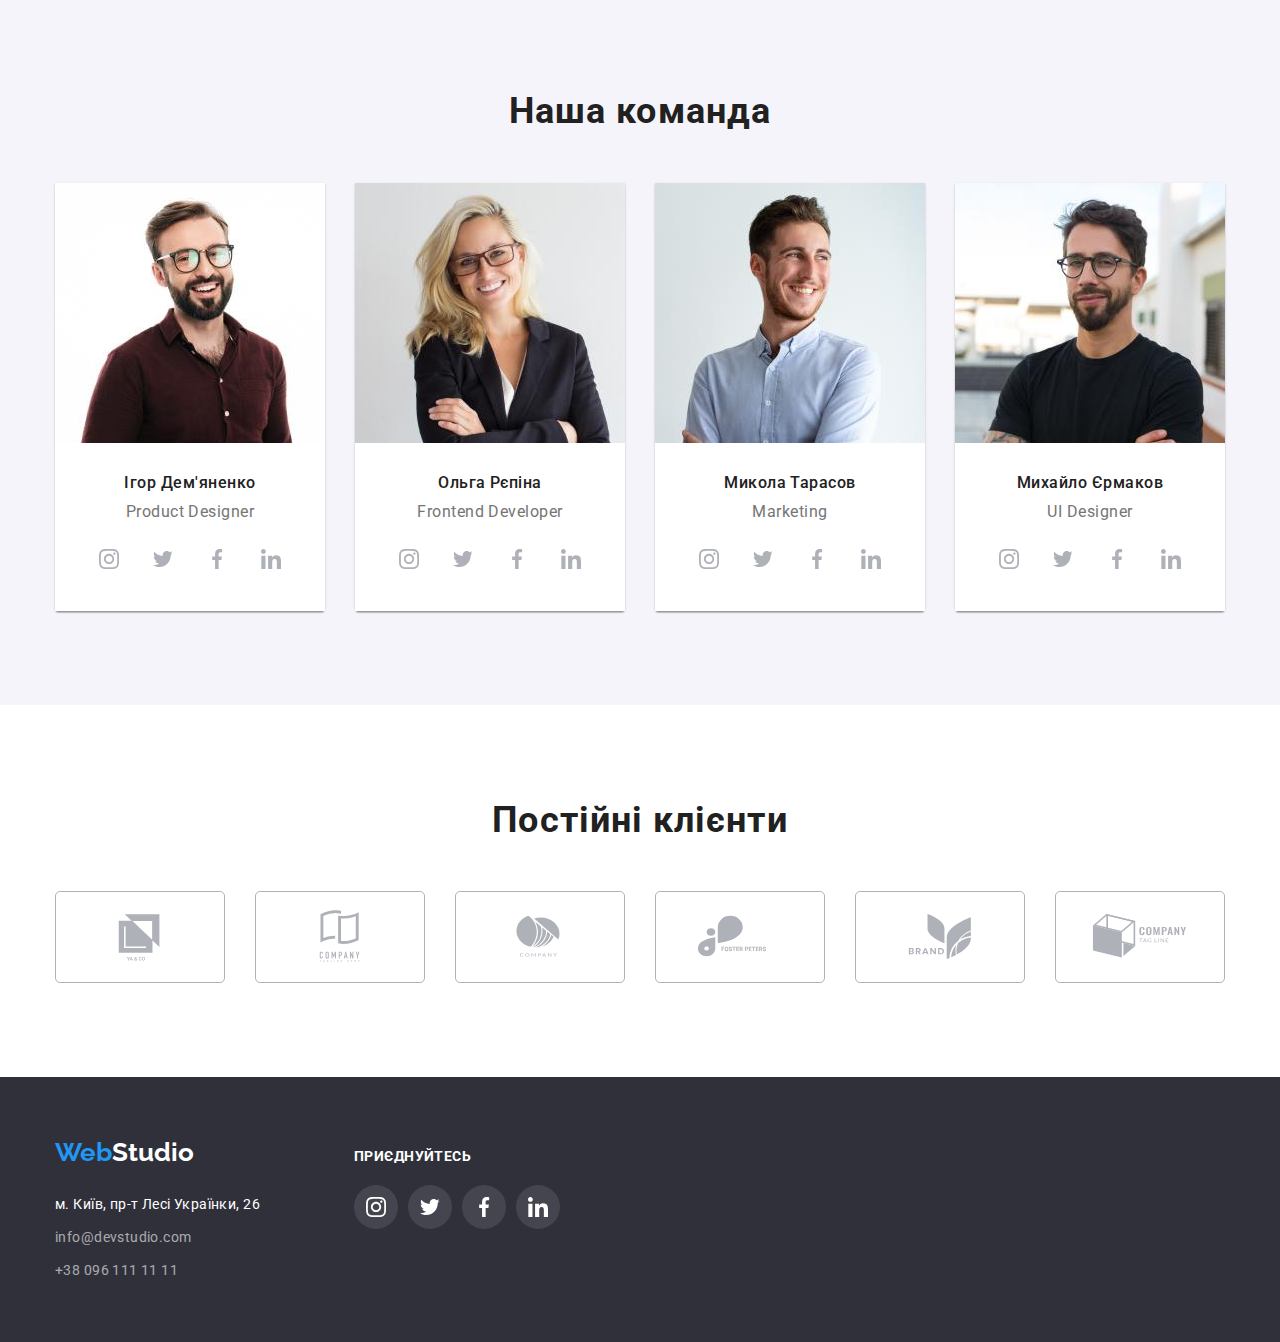
==== commit b50dd65d: "Revision v1" ====
--- a/index.html
+++ b/index.html
@@ -51,6 +51,7 @@
             >
           </li>
         </ul>
+        <div class="header-line"></div>
       </div>
     </header>
     <main>
@@ -133,7 +134,7 @@
         <div class="container">
           <h2 class="section-title">Чим ми займаємося</h2>
           <ul class="service-list list">
-            <li class="item">
+            <li class="service-item item">
               <img 
                 class="service-img"
                 src="./images/1-web.jpg"
@@ -146,20 +147,30 @@
                 </p>
               </div>
             </li>
-            <li class="item">
+            <li class="service-item item">
               <img
                 src="./images/2-soft.jpg"
                 alt="Розробка додатків. Дизайнер розробляє інтерфейс додатку"
                 width="370"
               />
+              <div class="item-title">
+                <p class="item-text">
+                  Мобільні додатки
+                </p>
+              </div>
             </li>
 
-            <li class="item">
+            <li class="service-item item">
               <img
                 src="./images/3-color.jpg"
                 alt="Дизайнерські послуги. Креативний дизайнер підбирає колір на графічному планшеті"
                 width="370"
               />
+              <div class="item-title">
+                <p class="item-text">
+                  Дизайнерські рішення
+                </p>
+              </div>
             </li>
           </ul>
         </div>
--- a/css/styles.css
+++ b/css/styles.css
@@ -151,10 +151,22 @@
 
 /* Шапка сайту */
 .header {
-  border-bottom: 1px solid #ececec;
+  
   width: 1600px;
   margin-left: auto;
   margin-right: auto;
+  background: #FFFFFF;
+  position: relative;
+}
+
+.header-line {
+  position: absolute;
+  bottom: 0;
+  left: 0;
+  width: 100%;
+  height: 0;
+  border-bottom: 1px solid #ececec;
+  z-index: 22;
 }
 
 /* Логотип */
@@ -193,17 +205,33 @@
   transition: cubic-bezier(0.4, 0, 0.2, 1) 250ms;
 }
 
+.sitenav .item {
+  position: relative;
+  display: flex;
+  top: 50%;
+  bottom: 50%;
+}
+
 .current {
   color: var(--main-color);
 }
 
 .current::after {
   content: "";
+  width: 100%;
+  height: 4px;
+  background: #2196F3;
+border-radius: 2px;
+display: inline-block;
+position: absolute;
+bottom: 0;
+left: 0;
+z-index: 23;
 }
 
 .sitenav .link {
-  padding-top: 25px;
-  padding-bottom: 25px;
+  padding-top: 32px;
+  padding-bottom: 32px;
 }
 
 .contacts {
@@ -424,21 +452,14 @@
   margin-left: var(--item-grid-gap);
 }
 
-.service-img {
-  display: flex;
-  height: 294px;
-  justify-content: last baseline;
+.service-item {
+  position: relative;
+}
+
+.item-title {
   position: absolute;
-  z-index: 10;
-}
-.item-title {
-  position: relative;
   width: 100%;
-  /* height: 100%; */
-  /* bottom: 0;
-  right: 0; */
-
-  z-index: 11;
+  bottom: 0;
   padding-top: 27px;
   padding-bottom: 27px;
   display: flex;
@@ -699,9 +720,13 @@
   letter-spacing: 0.03em;
   min-width: 73px;
   height: 38px;
+  background-color: #F5F4FA;
   border-radius: 4px;
   border: 0px;
   padding: 6px 22px;
+  transition: color 250ms cubic-bezier(0.4, 0, 0.2, 1),
+  background-color 250ms cubic-bezier(0.4, 0, 0.2, 1),
+  box-shadow 250ms cubic-bezier(0.4, 0, 0.2, 1);
 }
 
 .filter > .item {
@@ -718,8 +743,6 @@
   background-color: var(--main-color);
   box-shadow: 0px 3px 1px rgba(0, 0, 0, 0.1), 0px 1px 2px rgba(0, 0, 0, 0.08),
     0px 2px 2px rgba(0, 0, 0, 0.12);
-  border-radius: 4px;
-  transition: cubic-bezier(0.4, 0, 0.2, 1) 250ms;
 }
 
 /* Галерея портфоліо */
@@ -731,19 +754,17 @@
   display: flex;
   flex-wrap: wrap;
   gap: 30px;
-  /* margin-top: calc(-1 * var(--item-grid-gap));
-  margin-left: calc(-1 * var(--item-grid-gap)); */
 }
 
 .portfolio-link {
   display: block;
+  transition: box-shadow 250ms cubic-bezier(0.4, 0, 0.2, 1);
 }
 
 .portfolio-link:hover,
 .portfolio-link:focus {
   box-shadow: 0px 1px 1px rgba(0, 0, 0, 0.12), 0px 4px 4px rgba(0, 0, 0, 0.06),
     1px 4px 6px rgba(0, 0, 0, 0.16);
-  transition: cubic-bezier(0.4, 0, 0.2, 1) 250ms;
 }
 
 .portfolio-post {
@@ -770,3 +791,34 @@
   padding-top: 20px;
   padding-bottom: 20px;
 }
+
+.card-img-wrap {
+  position: relative;
+  overflow: hidden;
+}
+
+.card-item-wrap {
+  position: absolute;
+  bottom: 0%;
+  left: 0;
+  width: 100%;
+  height: 100%;
+  padding: 63px 23px;
+  background-color: rgba(33, 150, 243, 0.9);
+  display: block;
+  transform: translateY(100%);
+  transition: transform 250ms cubic-bezier(0.4, 0, 0.2, 1);
+}
+
+.portfolio-link:hover .card-item-wrap,
+.portfolio-link:focus .card-item-wrap {
+  transform: translateY(0);
+}
+
+.card-item-text {
+  display: block;
+  color: var(--button-text-color);
+  font-size: 18px;
+  line-height: 1.56;
+  letter-spacing: 0.03em;
+}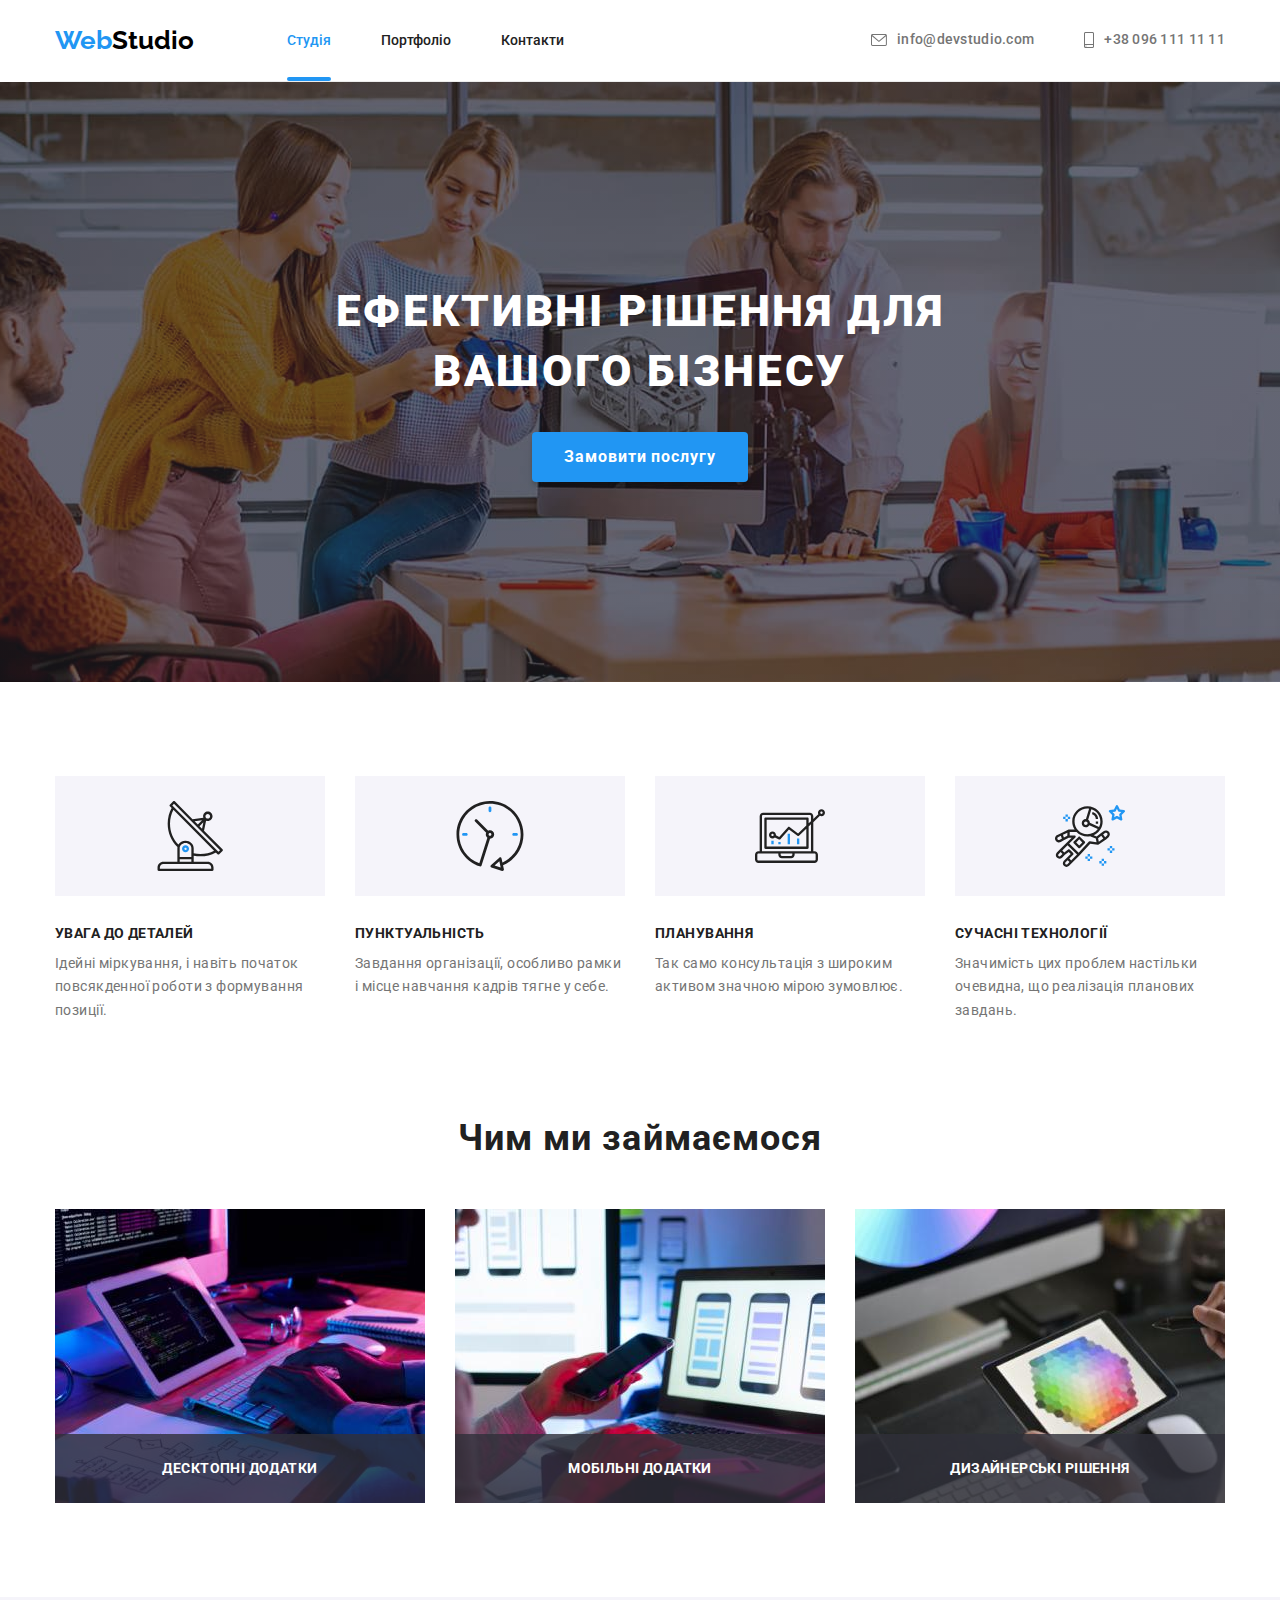
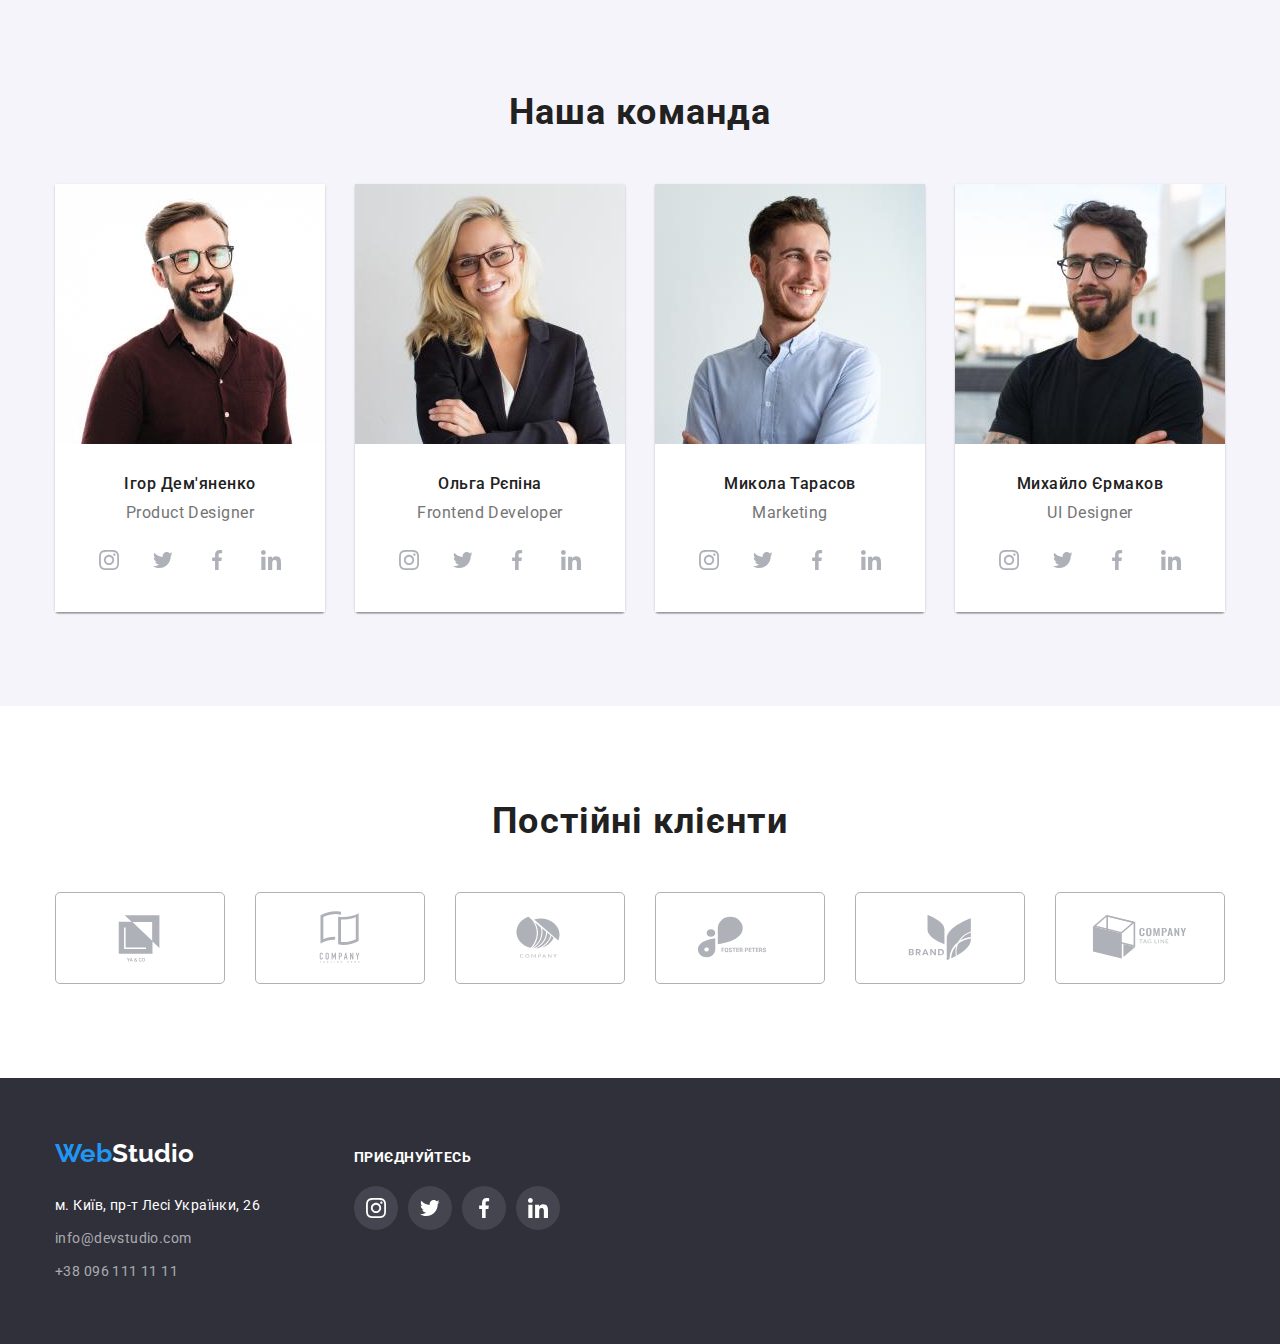
==== commit 25765cf7: "Правки ДЗ №1" ====
--- a/index.html
+++ b/index.html
@@ -141,11 +141,9 @@
                 alt="Верстка веб-сторінок. Програміст пише код для веб-сайту"
                 width="370"
               />
-              <div class="item-title">
-                <p class="item-text">
+              <p class="item-text">
                   Десктопні додатки
-                </p>
-              </div>
+              </p>
             </li>
             <li class="service-item item">
               <img
@@ -153,11 +151,9 @@
                 alt="Розробка додатків. Дизайнер розробляє інтерфейс додатку"
                 width="370"
               />
-              <div class="item-title">
-                <p class="item-text">
+              <p class="item-text">
                   Мобільні додатки
-                </p>
-              </div>
+              </p>
             </li>
 
             <li class="service-item item">
@@ -166,11 +162,9 @@
                 alt="Дизайнерські послуги. Креативний дизайнер підбирає колір на графічному планшеті"
                 width="370"
               />
-              <div class="item-title">
-                <p class="item-text">
+              <p class="item-text">
                   Дизайнерські рішення
-                </p>
-              </div>
+              </p>
             </li>
           </ul>
         </div>
--- a/css/styles.css
+++ b/css/styles.css
@@ -151,8 +151,6 @@
 
 /* Шапка сайту */
 .header {
-  
-  width: 1600px;
   margin-left: auto;
   margin-right: auto;
   background: #FFFFFF;
@@ -162,8 +160,8 @@
 .header-line {
   position: absolute;
   bottom: 0;
-  left: 0;
-  width: 100%;
+  
+  width: 1600px;
   height: 0;
   border-bottom: 1px solid #ececec;
   z-index: 22;
@@ -188,6 +186,7 @@
 /* Навігація сайту */
 .header .container {
   align-items: center;
+  border-bottom: 1px solid #ececec;
 }
 
 .sitenav {
@@ -327,7 +326,7 @@
 
 /* Секція "Hero" */
 .hero {
-  width: 1600px;
+  max-width: 1600px;
   background-color: #c4c4c4;
   background-image: linear-gradient(
       to right,
@@ -439,24 +438,19 @@
 }
 
 .service-list {
-  margin-top: calc(-1 * var(--item-grid-gap));
-  margin-left: calc(-1 * var(--item-grid-gap));
   display: inline-flex;
+  gap: 30px;
 }
 
 .service-list > .item {
-  /* width: max-content; */
-  width: 100%;
-  flex-basis: calc(100% / 3 - var(--item-grid-gap));
-  margin-top: var(--item-grid-gap);
-  margin-left: var(--item-grid-gap);
+  width: 100%;  
 }
 
 .service-item {
   position: relative;
 }
 
-.item-title {
+.item-text {
   position: absolute;
   width: 100%;
   bottom: 0;
@@ -466,7 +460,6 @@
   align-items: center;
   justify-content: center;
   background: rgba(47, 48, 58, 0.8);
-
 }
 
 .item-text {
@@ -689,12 +682,12 @@
   background-color: rgba(255, 255, 255, 0.1);
   align-items: center;
   justify-content: center;
+  transition: background-color 250ms cubic-bezier(0.4, 0, 0.2, 1);
 }
 
 .footer-soc-link:hover,
 .footer-soc-link:focus {
   background-color: var(--main-color);
-  transition: cubic-bezier(0.4, 0, 0.2, 1) 250ms;
 }
 
 .footer-soc-icon {
